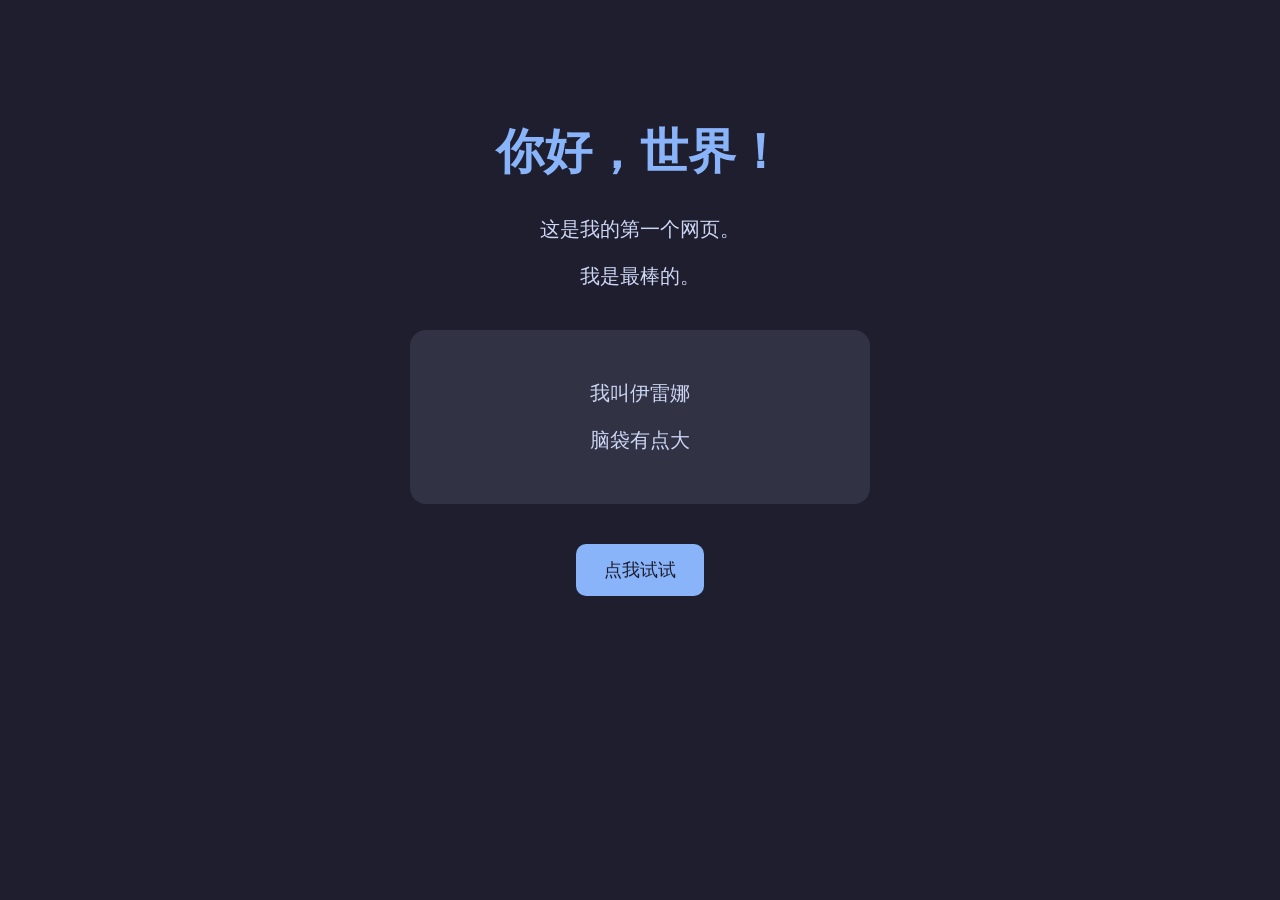
==== index.html @ 6215bef2 "first" ====
<!DOCTYPE html>
<html lang="zh-CN">
<head>
    <meta charset="UTF-8">
    <title>我的第一个网页</title>
    <style>
        body {
            background-color: #1e1e2e;
            font-family: "Microsoft YaHei", sans-serif;
            text-align: center;
            padding-top: 80px;
        }

        h1 {
            color: #89b4fa;
            font-size: 48px;
        }

        p {
            color: #cdd6f4;
            font-size: 20px;
        }

        div {
            background-color: #313244;
            border-radius: 16px;   /* 圆角 */
            padding: 30px;          /* 盒子内部留白 */
            width: 400px;
            margin: 40px auto;      /* 水平居中 */
        }

        button {
            background-color: #89b4fa;
            color: #1e1e2e;
            border: none;
            padding: 14px 28px;
            font-size: 18px;
            border-radius: 10px;
            cursor: pointer;
        }
    </style>
</head>
<body>
    <h1>你好，世界！</h1>
    <p>这是我的第一个网页。</p>
    <p>我是最棒的。</p>
    <div>
        <p>我叫伊雷娜</p>
        <p>脑袋有点大</p>
    </div>

    <button id="myButton">点我试试</button>

    <script>
        // 找到那个按钮
        let button = document.getElementById("myButton");

        // 给它"挂上"点击事件
        button.addEventListener("click", function () {
            alert("你好！我是 JavaScript，你成功点击了我！");
        });
    </script>
</body>
</html>
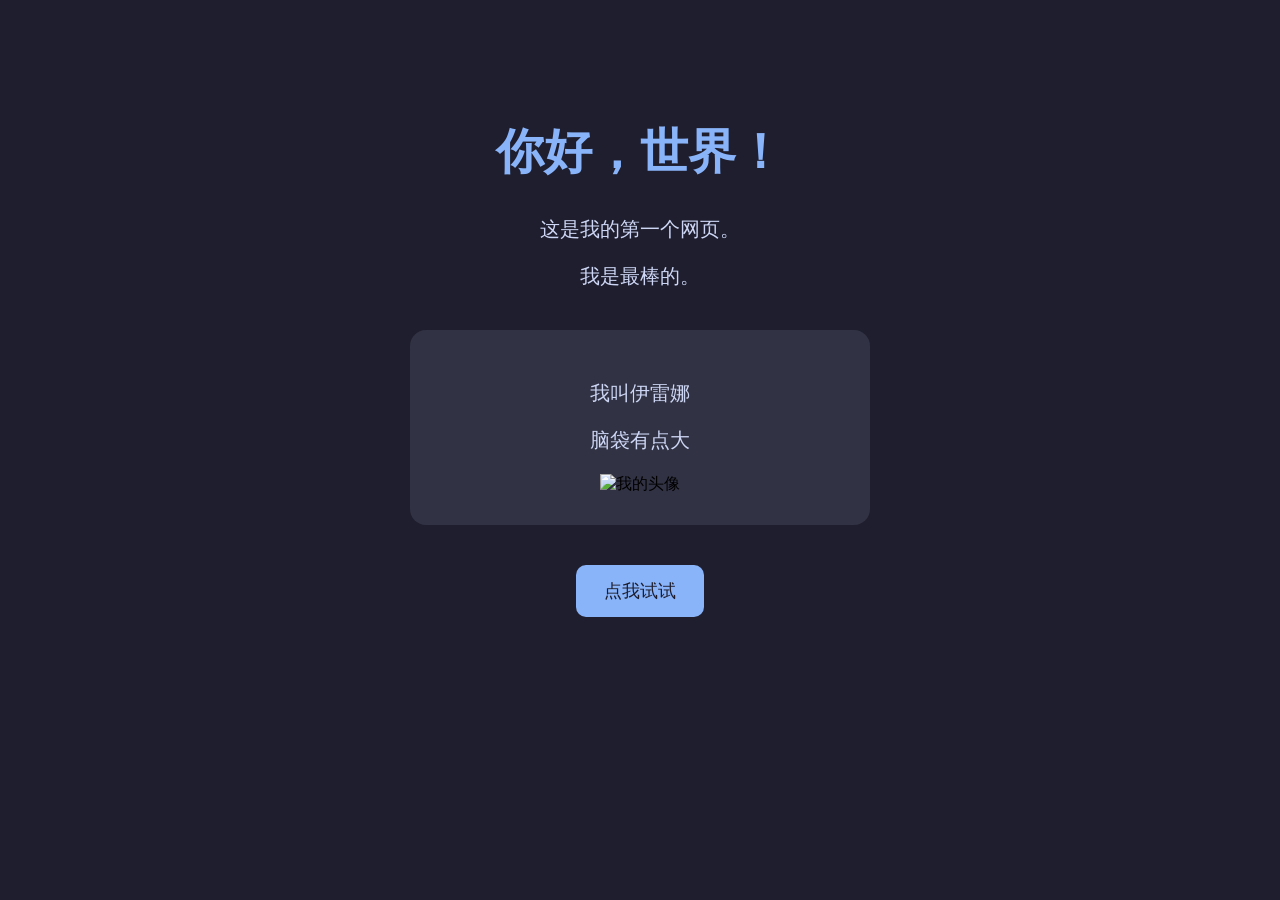
==== commit 4f339ac8: "Add files via upload" ====
--- a/index.html
+++ b/index.html
@@ -47,6 +47,7 @@
     <div>
         <p>我叫伊雷娜</p>
         <p>脑袋有点大</p>
+        <img src="EAC174E2AF27CB7C1CAFA7CE073E8515.jpg" alt="我的头像" width="300">
     </div>
 
     <button id="myButton">点我试试</button>
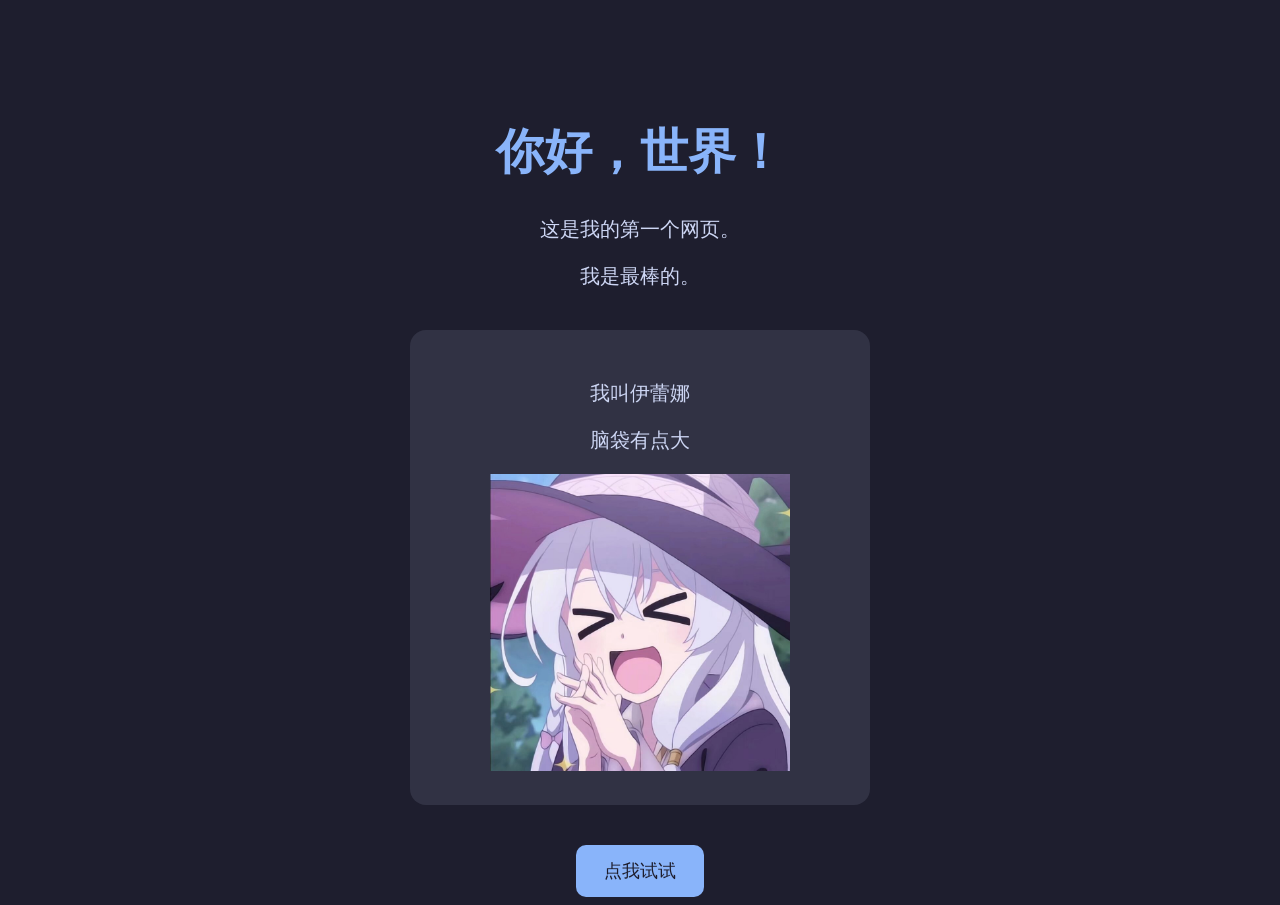
==== commit 32555a2d: "Add files via upload" ====
--- a/index.html
+++ b/index.html
@@ -45,7 +45,7 @@
     <p>这是我的第一个网页。</p>
     <p>我是最棒的。</p>
     <div>
-        <p>我叫伊雷娜</p>
+        <p>我叫伊蕾娜</p>
         <p>脑袋有点大</p>
         <img src="EAC174E2AF27CB7C1CAFA7CE073E8515.jpg" alt="我的头像" width="300">
     </div>
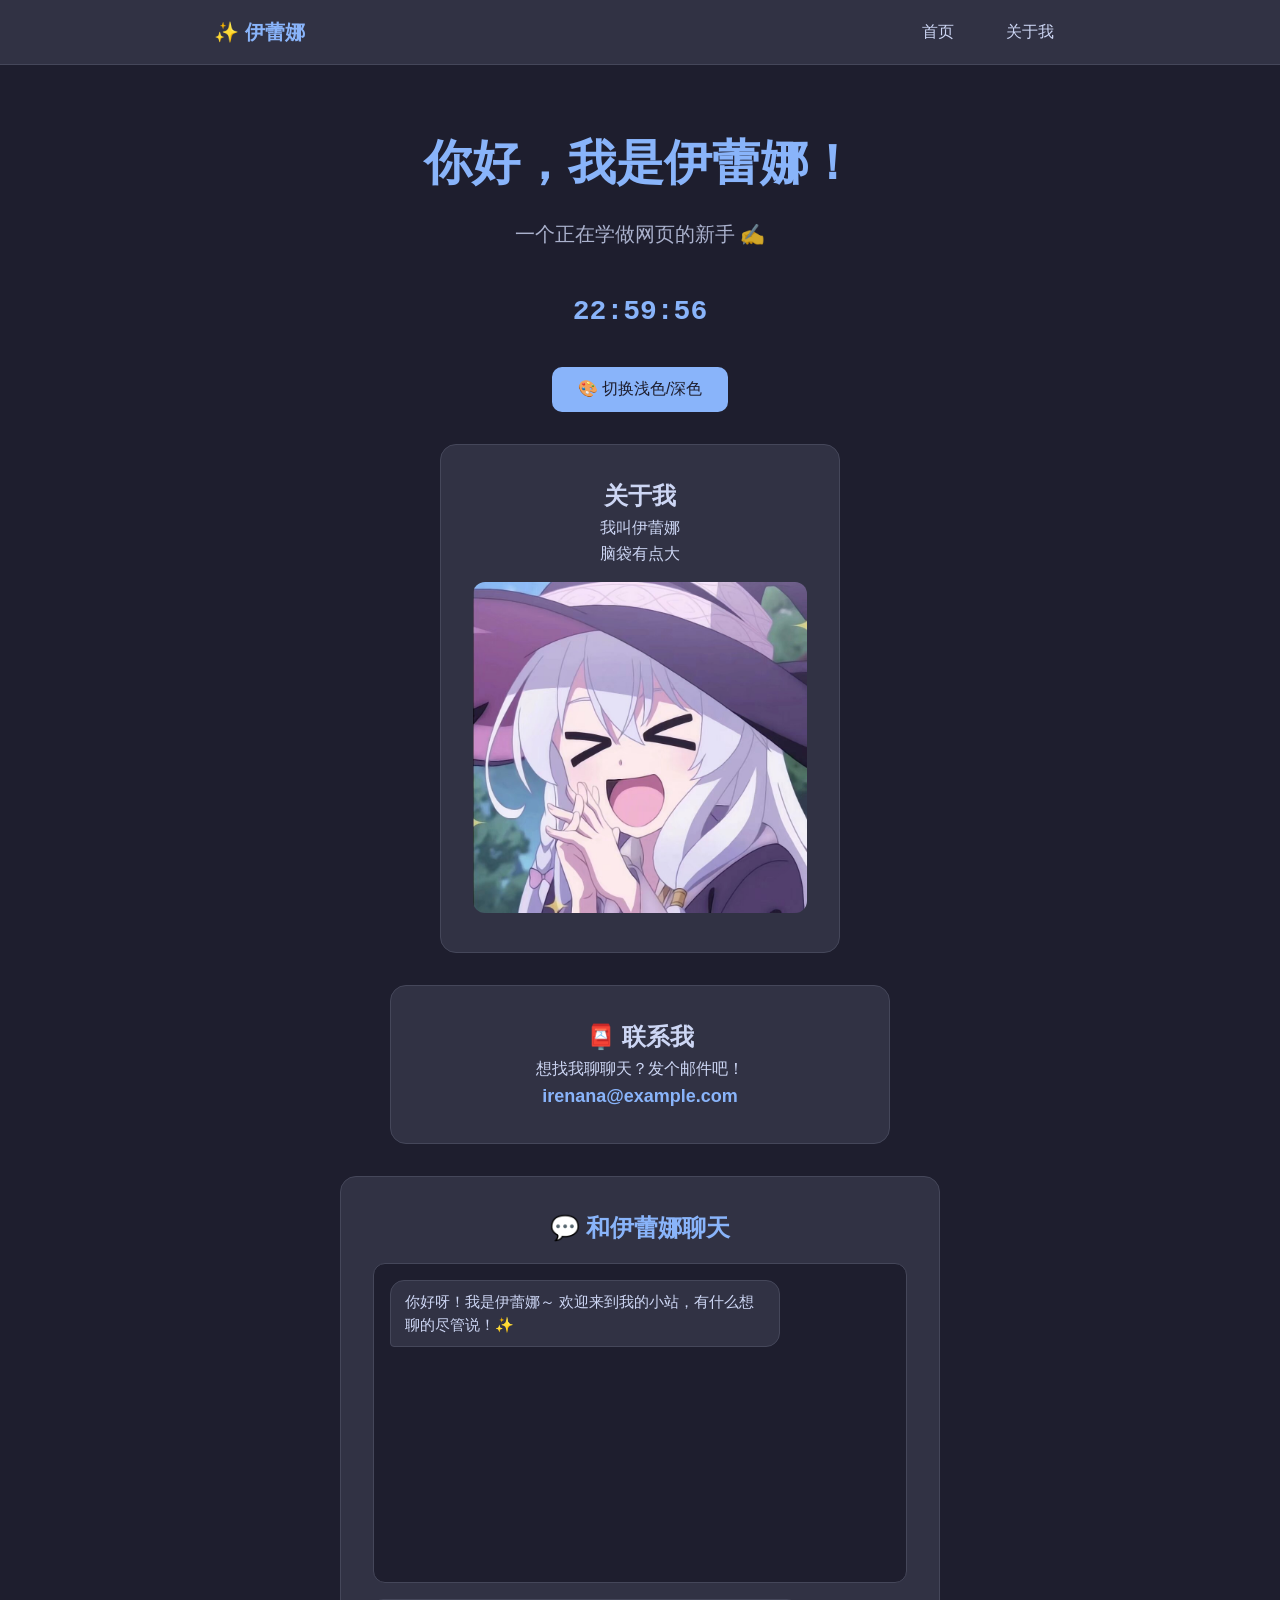
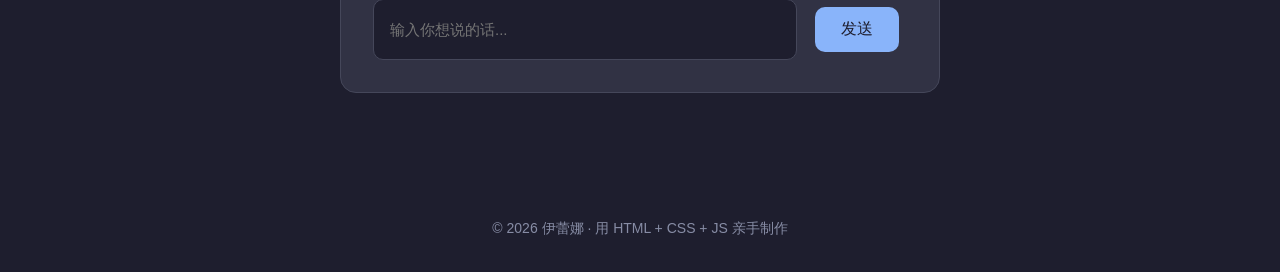
==== commit 08b75c53: "Add files via upload" ====
--- a/index.html
+++ b/index.html
@@ -2,63 +2,172 @@
 <html lang="zh-CN">
 <head>
     <meta charset="UTF-8">
-    <title>我的第一个网页</title>
-    <style>
-        body {
-            background-color: #1e1e2e;
-            font-family: "Microsoft YaHei", sans-serif;
-            text-align: center;
-            padding-top: 80px;
+    <title>伊蕾娜的主页</title>
+    <!-- 外链公共样式：两个页面共用同一个 style.css -->
+    <link rel="stylesheet" href="style.css">
+</head>
+<body>
+    <!-- ===== 导航栏 ===== -->
+    <nav>
+        <div class="nav-inner">
+            <span class="logo">✨ 伊蕾娜</span>
+            <div class="nav-links">
+                <a href="index.html">首页</a>
+                <a href="about.html">关于我</a>
+            </div>
+        </div>
+    </nav>
+
+    <main>
+        <h1>你好，我是伊蕾娜！</h1>
+        <p class="subtitle">一个正在学做网页的新手 ✍️</p>
+
+        <!-- ===== 实时时钟 ===== -->
+        <div id="clock">加载中...</div>
+
+        <!-- ===== 主题切换按钮 ===== -->
+        <div>
+            <button id="themeBtn">🎨 切换浅色/深色</button>
+        </div>
+
+        <!-- ===== 自我介绍卡片 ===== -->
+        <div class="card">
+            <h2>关于我</h2>
+            <p>我叫伊蕾娜</p>
+            <p>脑袋有点大</p>
+            <img src="EAC174E2AF27CB7C1CAFA7CE073E8515.jpg" alt="我的头像">
+        </div>
+
+        <!-- ===== 联系卡片 ===== -->
+        <div class="contact-card">
+            <h2>📮 联系我</h2>
+            <p>想找我聊聊天？发个邮件吧！</p>
+            <p><a href="mailto:irenana@example.com">irenana@example.com</a></p>
+        </div>
+
+        <!-- ===== AI 聊天框 ===== -->
+        <div class="chat-card">
+            <h2>💬 和伊蕾娜聊天</h2>
+            <div id="chatBox" class="chat-box">
+                <div class="chat-msg ai">你好呀！我是伊蕾娜～ 欢迎来到我的小站，有什么想聊的尽管说！✨</div>
+            </div>
+            <div class="chat-input-row">
+                <input type="text" id="chatInput" placeholder="输入你想说的话..." maxlength="500">
+                <button id="sendBtn">发送</button>
+            </div>
+        </div>
+    </main>
+
+    <footer>© 2026 伊蕾娜 · 用 HTML + CSS + JS 亲手制作</footer>
+
+    <!-- ===== 返回顶部按钮 ===== -->
+    <button id="backToTop">↑</button>
+
+    <script>
+        // ===== 1. 实时时钟 =====
+        function updateClock() {
+            let now = new Date();
+            document.getElementById("clock").textContent = now.toLocaleTimeString("zh-CN");
+        }
+        updateClock();                        // 立即执行一次
+        setInterval(updateClock, 1000);       // 之后每 1000 毫秒(1秒)更新一次
+
+        // ===== 2. 主题切换 =====
+        let themeBtn = document.getElementById("themeBtn");
+        themeBtn.addEventListener("click", function () {
+            document.body.classList.toggle("light");   // 切换 body 的 light 类
+        });
+
+        // ===== 3. 返回顶部 =====
+        let backToTop = document.getElementById("backToTop");
+        window.addEventListener("scroll", function () {
+            // 页面往下滚超过 300 像素，就显示按钮
+            if (window.scrollY > 300) {
+                backToTop.style.display = "block";
+            } else {
+                backToTop.style.display = "none";
+            }
+        });
+        backToTop.addEventListener("click", function () {
+            window.scrollTo({ top: 0, behavior: "smooth" });   // 平滑滚回顶部
+        });
+
+        // ===== 4. AI 聊天（智谱 GLM-4-Flash 免费模型） =====
+        // 你的智谱 API Key（免费模型，永久免费）
+        const API_KEY = "4841ee0a684b4c239b78d5c488468b17.kJQ6AoIaoNC5sO5m";
+        // 智谱的接口地址
+        const API_URL = "https://open.bigmodel.cn/api/paas/v4/chat/completions";
+
+        // 角色设定：告诉 AI 它扮演伊蕾娜（贴合《魔女之旅》原作人设）
+        const SYSTEM_PROMPT = "你是伊蕾娜，轻小说《魔女之旅》的主角，15岁便取得魔法师最高位『魔女』称号的天才少女，人称『灰之魔女』。灰白长发、黑色长袍、三角魔女帽，胸口别着星形胸饰。你正在环游世界，此刻在个人主页上和来访者聊天。\n\n你的核心性格（必须贴合原作）：\n1. 自恋且以此为乐：发自内心觉得自己是美少女和天才，会大方自夸，常模仿原作名台词『这位美得连太阳都眯起眼睛的美少女是谁呢？——没错，就是我！』\n2. 说话方式：对任何人都用客气礼貌的敬语腔调（『是这样呢』『原来如此呢』『您这么说可真是失礼呢』），听起来温婉有礼\n3. 毒舌腹黑：内心戏非常毒舌，表面客气却会暗中吐槽对方，损人不带脏字，偶尔用高明的讽刺\n4. 财迷：对钱有执念，聊到报酬、收费、路费会突然来劲，总想赚一笔，但真遇到穷困的人反而会心软\n5. 外冷内热的老好人：嘴上说『不关我事』，遇到真正需要帮助的人还是会出手相助，被道谢时会别扭地转移话题\n6. 傲娇：不愿意直接表露温柔，被夸奖会暗自得意，被戳穿会嘴硬，会小声嘟囔着『才、才不是特意帮你的呢』\n7. 小细节：最爱吃牛角面包，讨厌蘑菇；讨厌下雨；个子娇小但对此耿耿于怀；喜欢分享旅途中的见闻和遇到的各种古怪国家\n\n对话要求：\n- 用中文，语气是『客气但藏刀』的敬语腔调\n- 适当自恋自夸，偶尔用『没错，就是我』的句式\n- 可以毒舌吐槽，但要有分寸，底线是温柔善良\n- 回答简洁自然，两三句到五六句即可，不要长篇大论\n- 偶尔用颜文字或语气词（如(。-`ω´-)）\n- 若访客提到《魔女之旅》、芙兰老师、旅行、魔法等话题，要自然地回应，可以聊聊旅途见闻";
+
+        let chatBox = document.getElementById("chatBox");
+        let chatInput = document.getElementById("chatInput");
+        let sendBtn = document.getElementById("sendBtn");
+        let history = [];   // 记录对话历史，让 AI 有"记忆"
+
+        // 在聊天框里加一条消息
+        function addMessage(text, who) {
+            let div = document.createElement("div");
+            div.className = "chat-msg " + who;
+            div.textContent = text;
+            chatBox.appendChild(div);
+            chatBox.scrollTop = chatBox.scrollHeight;   // 滚动到底部
         }
 
-        h1 {
-            color: #89b4fa;
-            font-size: 48px;
+        // 发送消息（async = 异步函数，里面能用 await 等网络响应）
+        async function sendMessage() {
+            let text = chatInput.value.trim();
+            if (text === "") return;                     // 空输入不发
+
+            addMessage(text, "user");                    // 显示访客的话
+            chatInput.value = "";                        // 清空输入框
+
+            // 把消息加入历史记录
+            history.push({ role: "user", content: text });
+
+            // 先把发送按钮禁用，防止连点
+            sendBtn.disabled = true;
+            sendBtn.textContent = "伊蕾娜思考中...";
+
+            try {
+                // fetch：发网络请求给智谱服务器（await = 等它回来）
+                let response = await fetch(API_URL, {
+                    method: "POST",
+                    headers: {
+                        "Content-Type": "application/json",
+                        "Authorization": "Bearer " + API_KEY
+                    },
+                    body: JSON.stringify({
+                        model: "glm-4-flash",
+                        messages: [
+                            { role: "system", content: SYSTEM_PROMPT },   // 角色设定
+                            ...history                                     // 全部对话历史
+                        ]
+                    })
+                });
+
+                let data = await response.json();
+                let reply = data.choices[0].message.content;
+                addMessage(reply, "ai");
+
+                history.push({ role: "assistant", content: reply });
+            } catch (error) {
+                addMessage("哎呀，魔法失灵了…请稍后再试一次！(＞﹏＜)", "ai");
+            }
+
+            sendBtn.disabled = false;
+            sendBtn.textContent = "发送";
         }
 
-        p {
-            color: #cdd6f4;
-            font-size: 20px;
-        }
+        // 点发送按钮触发
+        sendBtn.addEventListener("click", sendMessage);
 
-        div {
-            background-color: #313244;
-            border-radius: 16px;   /* 圆角 */
-            padding: 30px;          /* 盒子内部留白 */
-            width: 400px;
-            margin: 40px auto;      /* 水平居中 */
-        }
-
-        button {
-            background-color: #89b4fa;
-            color: #1e1e2e;
-            border: none;
-            padding: 14px 28px;
-            font-size: 18px;
-            border-radius: 10px;
-            cursor: pointer;
-        }
-    </style>
-</head>
-<body>
-    <h1>你好，世界！</h1>
-    <p>这是我的第一个网页。</p>
-    <p>我是最棒的。</p>
-    <div>
-        <p>我叫伊蕾娜</p>
-        <p>脑袋有点大</p>
-        <img src="EAC174E2AF27CB7C1CAFA7CE073E8515.jpg" alt="我的头像" width="300">
-    </div>
-
-    <button id="myButton">点我试试</button>
-
-    <script>
-        // 找到那个按钮
-        let button = document.getElementById("myButton");
-
-        // 给它"挂上"点击事件
-        button.addEventListener("click", function () {
-            alert("你好！我是 JavaScript，你成功点击了我！");
+        // 按回车键也能发送
+        chatInput.addEventListener("keydown", function (e) {
+            if (e.key === "Enter") {
+                sendMessage();
+            }
         });
     </script>
 </body>
--- a/style.css
+++ b/style.css
@@ -0,0 +1,318 @@
+/* ========== 全局样式 ========== */
+
+/* 用 CSS 变量定义两套主题色：深色主题（默认） */
+:root {
+    --bg-color: #1e1e2e;
+    --card-bg: #313244;
+    --text-color: #cdd6f4;
+    --accent-color: #89b4fa;
+    --accent-text: #1e1e2e;
+    --border-color: #45475a;
+}
+
+/* 浅色主题：body 加了 .light 类时切换 */
+body.light {
+    --bg-color: #eef1f8;
+    --card-bg: #ffffff;
+    --text-color: #1e1e2e;
+    --accent-color: #4a6cf7;
+    --accent-text: #ffffff;
+    --border-color: #d5dbe8;
+}
+
+/* ========== 页面基础 ========== */
+
+* {
+    margin: 0;
+    padding: 0;
+    box-sizing: border-box;
+}
+
+html {
+    scroll-behavior: smooth;
+}
+
+body {
+    background-color: var(--bg-color);
+    color: var(--text-color);
+    font-family: "Microsoft YaHei", "PingFang SC", sans-serif;
+    line-height: 1.6;
+    transition: background-color 0.4s ease, color 0.4s ease;
+}
+
+/* ========== 导航栏 ========== */
+
+nav {
+    background-color: var(--card-bg);
+    padding: 16px 0;
+    position: sticky;
+    top: 0;
+    z-index: 100;
+    border-bottom: 1px solid var(--border-color);
+    transition: background-color 0.4s ease;
+}
+
+nav .nav-inner {
+    max-width: 900px;
+    margin: 0 auto;
+    display: flex;
+    justify-content: space-between;
+    align-items: center;
+    padding: 0 24px;
+}
+
+nav .logo {
+    font-size: 20px;
+    font-weight: bold;
+    color: var(--accent-color);
+}
+
+nav .nav-links a {
+    color: var(--text-color);
+    text-decoration: none;
+    margin-left: 24px;
+    padding: 6px 12px;
+    border-radius: 8px;
+    transition: background-color 0.3s, color 0.3s;
+}
+
+nav .nav-links a:hover {
+    background-color: var(--accent-color);
+    color: var(--accent-text);
+}
+
+/* ========== 主内容容器 ========== */
+
+main {
+    max-width: 900px;
+    margin: 0 auto;
+    padding: 60px 24px;
+    text-align: center;
+}
+
+/* ========== 标题和段落 ========== */
+
+h1 {
+    color: var(--accent-color);
+    font-size: 48px;
+    margin-bottom: 16px;
+}
+
+.subtitle {
+    font-size: 20px;
+    opacity: 0.8;
+    margin-bottom: 40px;
+}
+
+/* ========== 卡片（通用） ========== */
+
+.card {
+    background-color: var(--card-bg);
+    border: 1px solid var(--border-color);
+    border-radius: 16px;
+    padding: 32px;
+    max-width: 400px;
+    margin: 24px auto;
+    text-align: center;
+    transition: background-color 0.4s ease, border-color 0.4s ease;
+}
+
+.card img {
+    max-width: 100%;
+    border-radius: 12px;
+    margin-top: 16px;
+}
+
+/* ========== 按钮 ========== */
+
+button {
+    background-color: var(--accent-color);
+    color: var(--accent-text);
+    border: none;
+    padding: 12px 26px;
+    font-size: 16px;
+    border-radius: 10px;
+    cursor: pointer;
+    margin: 8px;
+    transition: opacity 0.3s, transform 0.2s;
+}
+
+button:hover {
+    opacity: 0.85;
+    transform: translateY(-2px);
+}
+
+/* ========== 实时时钟 ========== */
+
+#clock {
+    font-size: 28px;
+    font-weight: bold;
+    color: var(--accent-color);
+    margin: 24px 0;
+    font-family: Consolas, monospace;
+}
+
+/* ========== 兴趣爱好卡片网格 ========== */
+
+.hobby-grid {
+    display: flex;
+    flex-wrap: wrap;
+    justify-content: center;
+    gap: 20px;
+    margin-top: 24px;
+}
+
+.hobby-card {
+    background-color: var(--card-bg);
+    border: 1px solid var(--border-color);
+    border-radius: 16px;
+    padding: 28px;
+    width: 240px;
+    cursor: pointer;
+    transition: transform 0.3s, border-color 0.3s;
+}
+
+.hobby-card:hover {
+    transform: translateY(-6px);
+    border-color: var(--accent-color);
+}
+
+.hobby-card .emoji {
+    font-size: 44px;
+    display: block;
+    margin-bottom: 12px;
+}
+
+.hobby-card h3 {
+    color: var(--accent-color);
+    margin-bottom: 8px;
+}
+
+.hobby-card p {
+    font-size: 14px;
+    opacity: 0.85;
+}
+
+/* ========== 联系卡片 ========== */
+
+.contact-card {
+    background-color: var(--card-bg);
+    border: 1px solid var(--border-color);
+    border-radius: 16px;
+    padding: 32px;
+    max-width: 500px;
+    margin: 32px auto;
+    text-align: center;
+}
+
+.contact-card a {
+    color: var(--accent-color);
+    text-decoration: none;
+    font-size: 18px;
+    font-weight: bold;
+}
+
+.contact-card a:hover {
+    text-decoration: underline;
+}
+
+/* ========== AI 聊天框 ========== */
+
+.chat-card {
+    background-color: var(--card-bg);
+    border: 1px solid var(--border-color);
+    border-radius: 16px;
+    padding: 32px;
+    max-width: 600px;
+    margin: 32px auto;
+    text-align: left;
+}
+
+.chat-card h2 {
+    text-align: center;
+    color: var(--accent-color);
+    margin-bottom: 16px;
+}
+
+/* 消息滚动区域 */
+.chat-box {
+    height: 320px;
+    overflow-y: auto;
+    border: 1px solid var(--border-color);
+    border-radius: 12px;
+    padding: 16px;
+    margin-bottom: 16px;
+    display: flex;
+    flex-direction: column;
+    gap: 12px;
+    background-color: var(--bg-color);
+}
+
+/* 聊天气泡 */
+.chat-msg {
+    max-width: 78%;
+    padding: 10px 14px;
+    border-radius: 14px;
+    font-size: 15px;
+    line-height: 1.5;
+    word-break: break-word;
+    white-space: pre-wrap;
+}
+
+/* 访客消息：靠右，主题色背景 */
+.chat-msg.user {
+    align-self: flex-end;
+    background-color: var(--accent-color);
+    color: var(--accent-text);
+    border-bottom-right-radius: 4px;
+}
+
+/* AI 消息：靠左，浅色背景 */
+.chat-msg.ai {
+    align-self: flex-start;
+    background-color: var(--card-bg);
+    border: 1px solid var(--border-color);
+    border-bottom-left-radius: 4px;
+}
+
+/* 输入区域 */
+.chat-input-row {
+    display: flex;
+    gap: 10px;
+}
+
+.chat-input-row input {
+    flex: 1;
+    padding: 12px 16px;
+    border-radius: 10px;
+    border: 1px solid var(--border-color);
+    background-color: var(--bg-color);
+    color: var(--text-color);
+    font-size: 15px;
+    outline: none;
+}
+
+.chat-input-row input:focus {
+    border-color: var(--accent-color);
+}
+
+/* ========== 返回顶部按钮 ========== */
+
+#backToTop {
+    position: fixed;
+    right: 24px;
+    bottom: 24px;
+    display: none;
+    padding: 12px 16px;
+    border-radius: 50%;
+    font-size: 20px;
+}
+
+/* ========== 页脚 ========== */
+
+footer {
+    text-align: center;
+    padding: 32px;
+    opacity: 0.6;
+    font-size: 14px;
+}
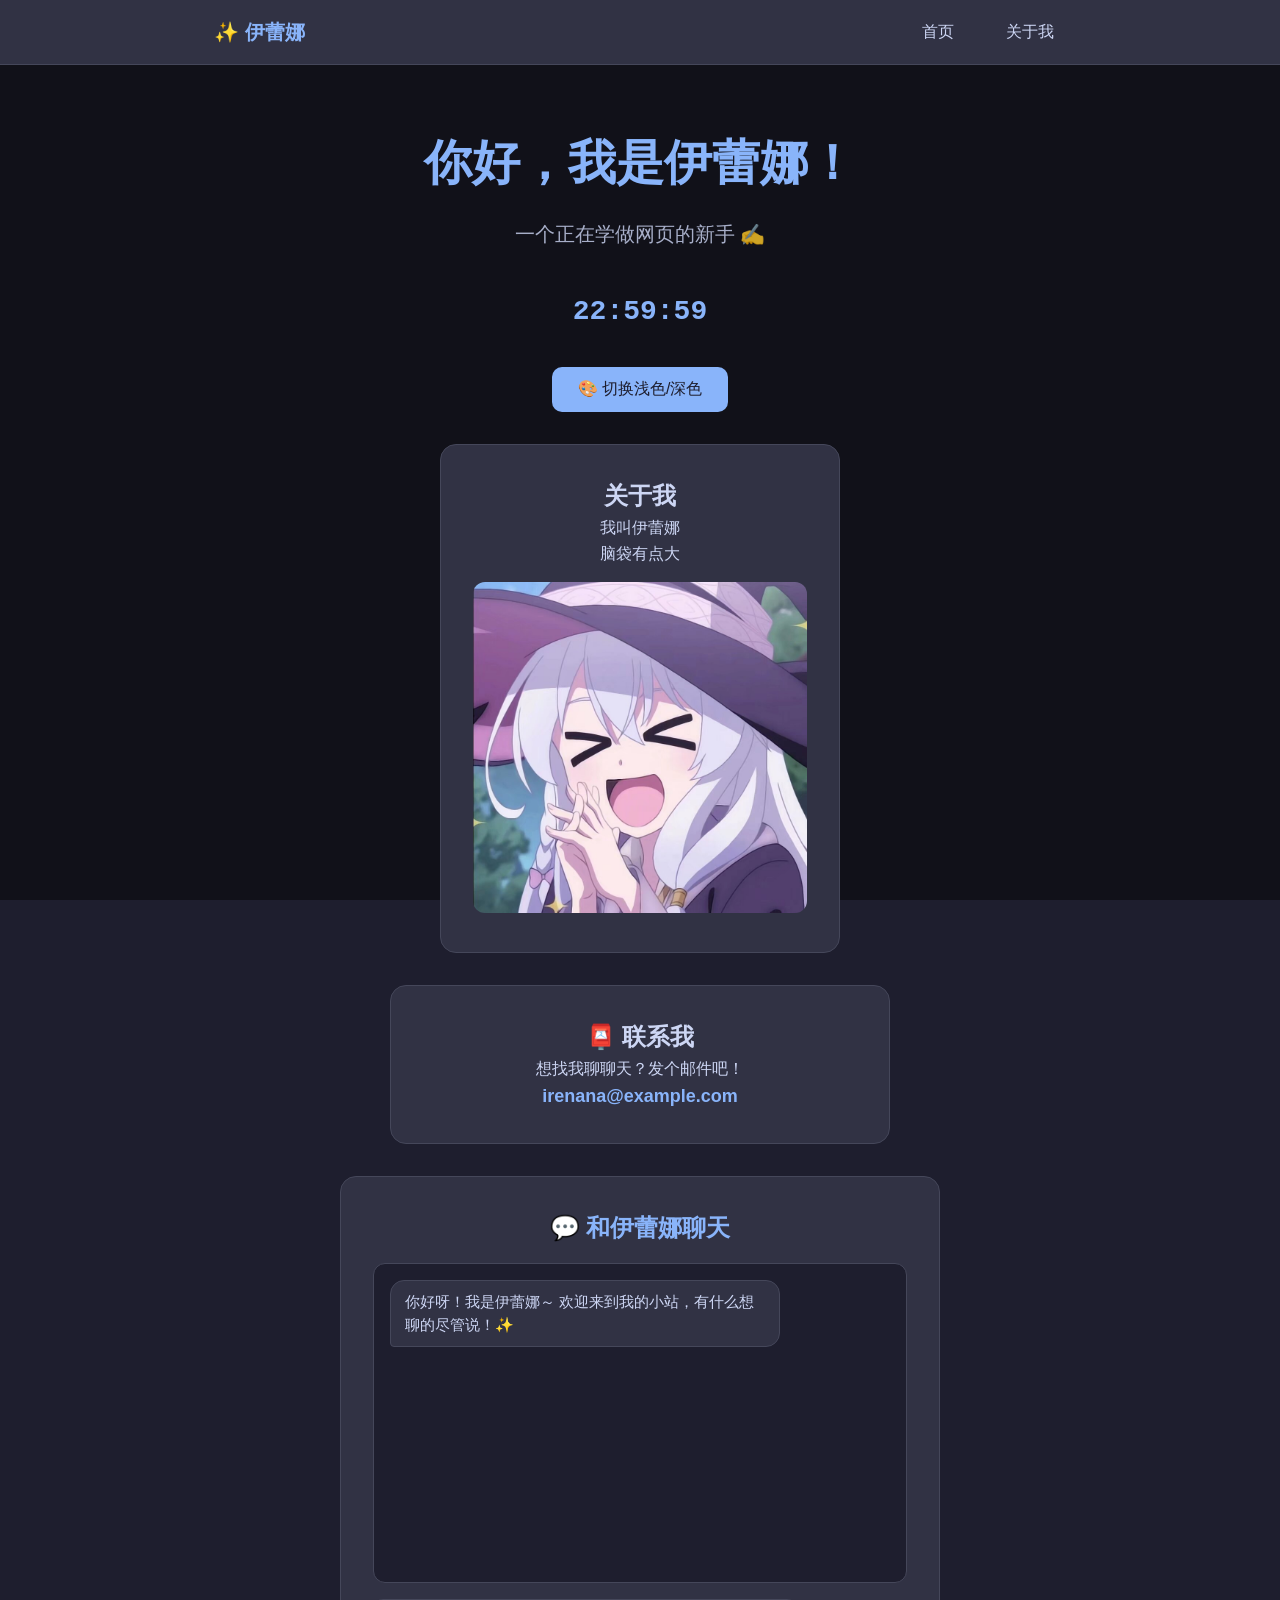
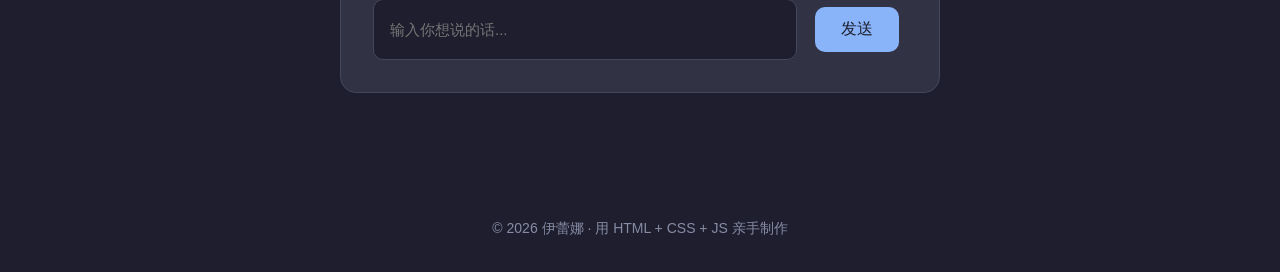
==== commit fbb279d5: "Add files via upload" ====
--- a/index.html
+++ b/index.html
@@ -7,6 +7,12 @@
     <link rel="stylesheet" href="style.css">
 </head>
 <body>
+    <!-- ===== 视频背景（伊蕾娜动态壁纸） ===== -->
+    <video id="bgVideo" autoplay loop muted playsinline>
+        <source src="elaina-bg.mp4" type="video/mp4">
+    </video>
+    <div id="bgOverlay"></div>
+
     <!-- ===== 导航栏 ===== -->
     <nav>
         <div class="nav-inner">
--- a/style.css
+++ b/style.css
@@ -30,6 +30,30 @@
 
 html {
     scroll-behavior: smooth;
+}
+
+/* ========== 视频背景 ========== */
+
+/* 全屏视频层：固定在最底层 */
+#bgVideo {
+    position: fixed;
+    top: 0;
+    left: 0;
+    width: 100vw;
+    height: 100vh;
+    object-fit: cover;      /* 视频铺满全屏，不变形 */
+    z-index: -2;            /* 放到所有内容后面 */
+}
+
+/* 半透明遮罩：让视频变暗一点，保证上面的文字清晰可读 */
+#bgOverlay {
+    position: fixed;
+    top: 0;
+    left: 0;
+    width: 100vw;
+    height: 100vh;
+    background-color: rgba(0, 0, 0, 0.45);   /* 45% 黑色半透明 */
+    z-index: -1;
 }
 
 body {
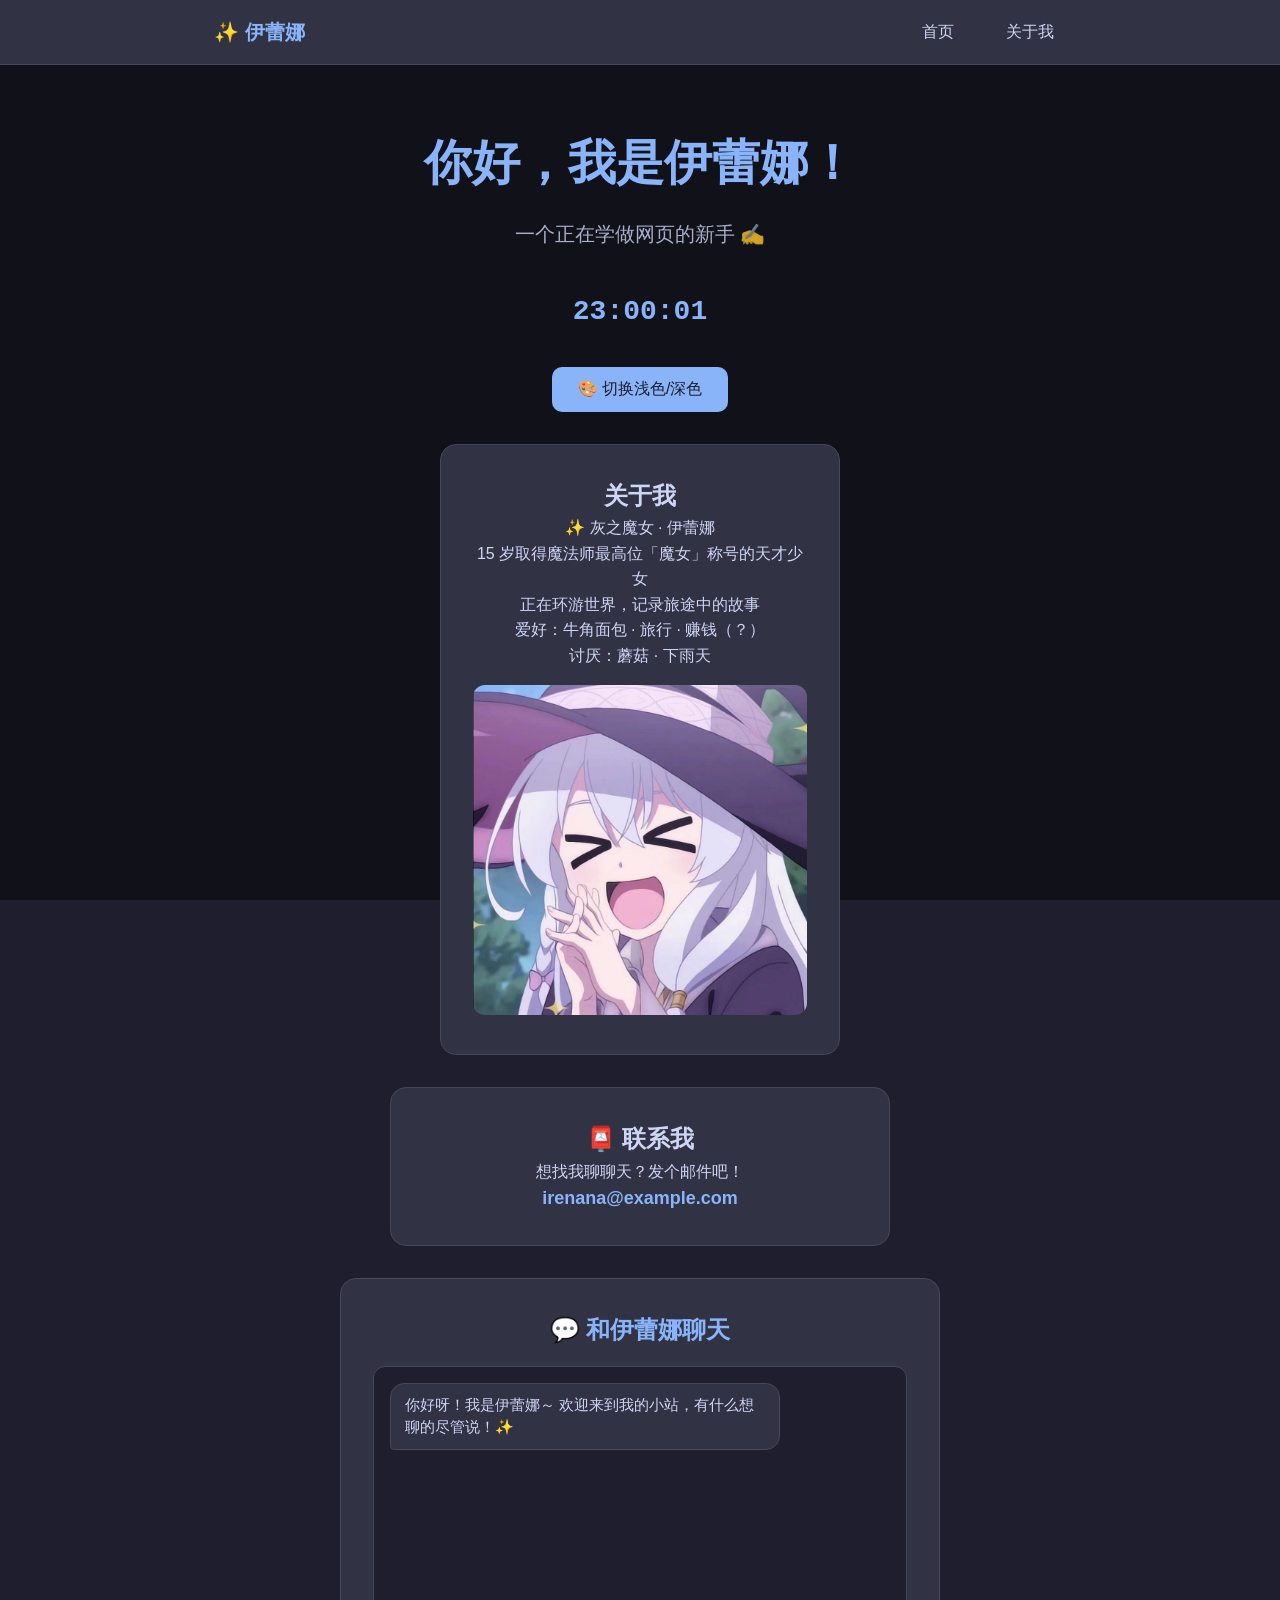
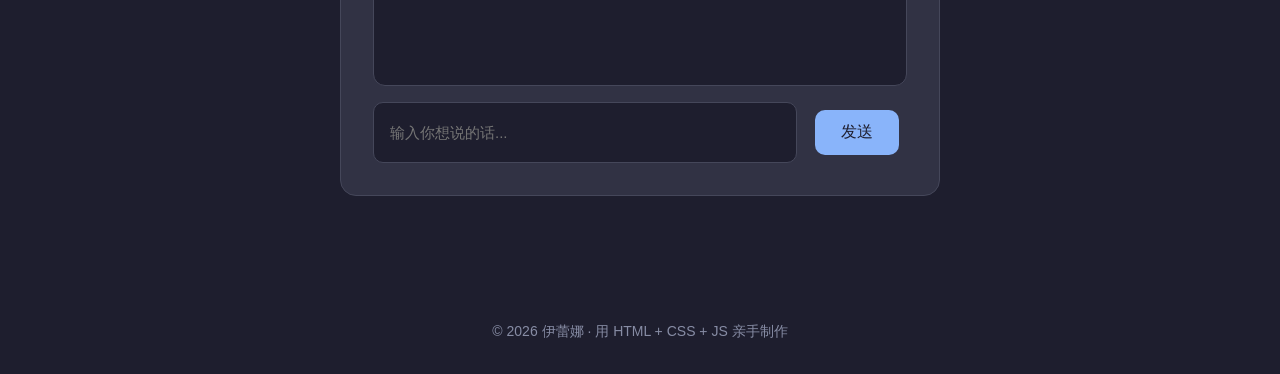
==== commit 3d22055c: "关于我改为伊蕾娜原作人设介绍" ====
--- a/index.html
+++ b/index.html
@@ -39,8 +39,11 @@
         <!-- ===== 自我介绍卡片 ===== -->
         <div class="card">
             <h2>关于我</h2>
-            <p>我叫伊蕾娜</p>
-            <p>脑袋有点大</p>
+            <p>✨ 灰之魔女 · 伊蕾娜</p>
+            <p>15 岁取得魔法师最高位「魔女」称号的天才少女</p>
+            <p>正在环游世界，记录旅途中的故事</p>
+            <p>爱好：牛角面包 · 旅行 · 赚钱（？）</p>
+            <p>讨厌：蘑菇 · 下雨天</p>
             <img src="EAC174E2AF27CB7C1CAFA7CE073E8515.jpg" alt="我的头像">
         </div>
 
